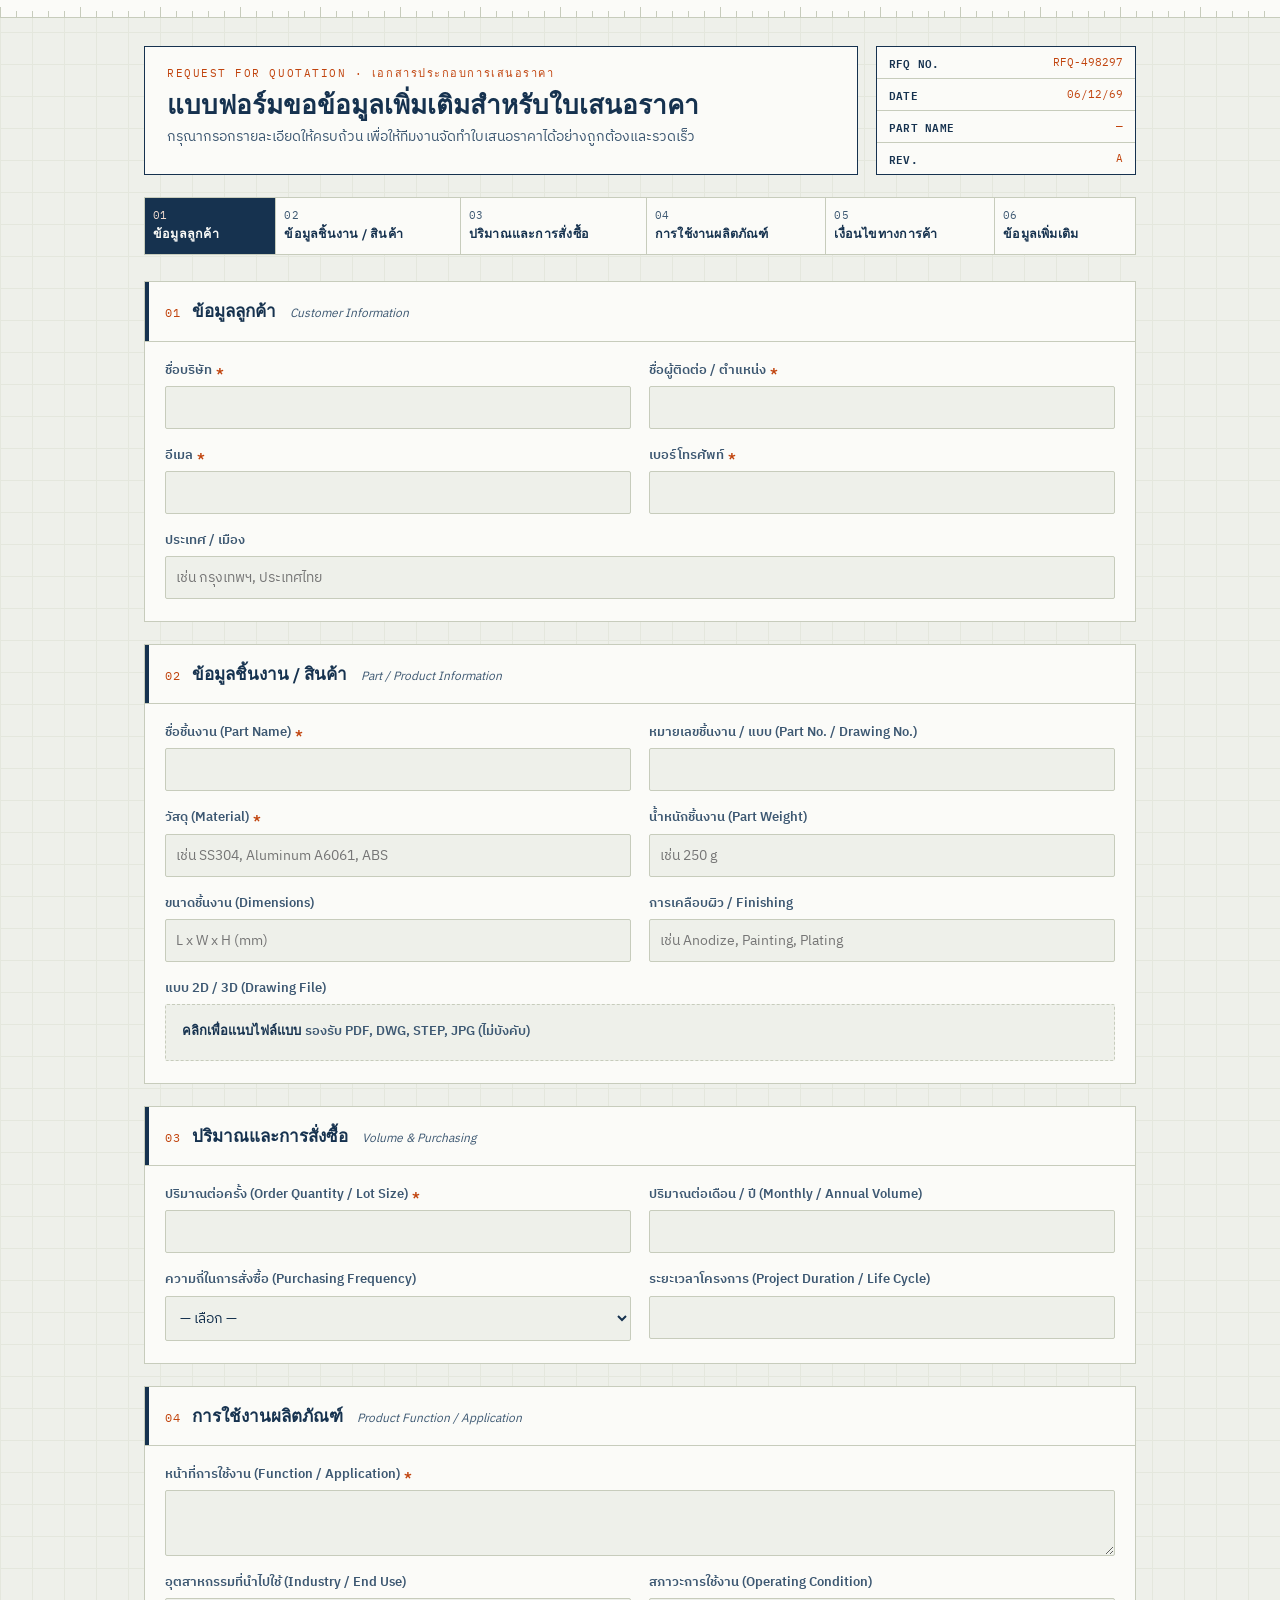
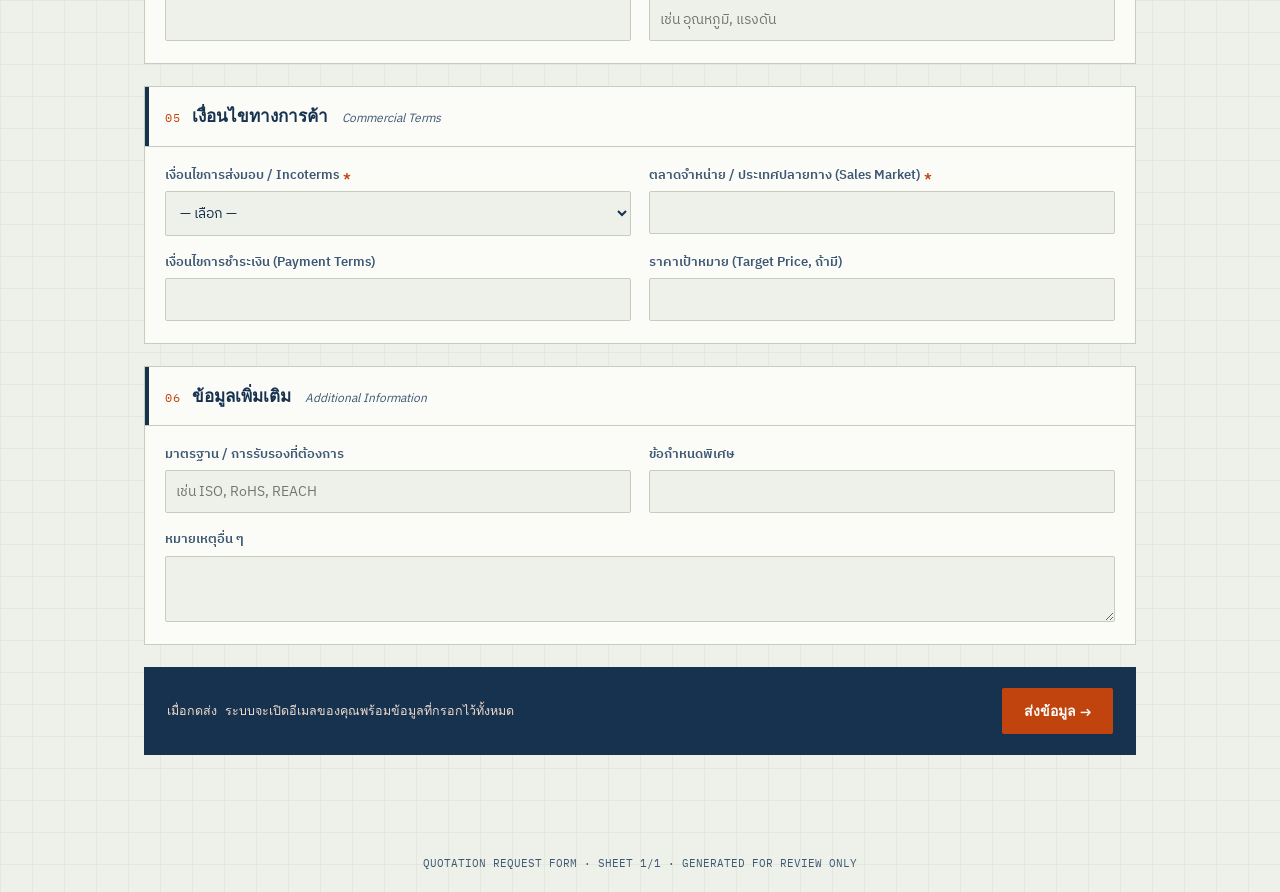
==== index.html @ b68d4074 "Rename rfq-form.html to index.html" ====
<!DOCTYPE html>
<html lang="th">
<head>
<meta charset="UTF-8">
<meta name="viewport" content="width=device-width, initial-scale=1.0">
<title>แบบฟอร์มขอข้อมูลเพิ่มเติมสำหรับใบเสนอราคา</title>
<link rel="preconnect" href="https://fonts.googleapis.com">
<link href="https://fonts.googleapis.com/css2?family=Space+Grotesk:wght@500;600;700&family=IBM+Plex+Sans+Thai:wght@400;500;600;700&family=IBM+Plex+Mono:wght@500;600&display=swap" rel="stylesheet">
<style>
  :root{
    --paper:#EEF0EA;
    --paper-2:#E4E7DD;
    --ink:#16324F;
    --ink-soft:#3D5872;
    --line:#C7CCBC;
    --accent:#C1440E;
    --accent-soft:#F1DCCF;
    --ok:#3F7859;
    --white:#FBFBF8;
    --radius:2px;
    --mono:'IBM Plex Mono',monospace;
    --disp:'Space Grotesk',sans-serif;
    --body:'IBM Plex Sans Thai','IBM Plex Sans',sans-serif;
  }
  *{box-sizing:border-box;}
  html{scroll-behavior:smooth;}
  body{
    margin:0;
    background:var(--paper);
    color:var(--ink);
    font-family:var(--body);
    font-size:15px;
    line-height:1.55;
    background-image:
      linear-gradient(var(--paper-2) 1px,transparent 1px),
      linear-gradient(90deg,var(--paper-2) 1px,transparent 1px);
    background-size:32px 32px;
  }
  @media (prefers-reduced-motion:no-preference){
    .reveal{opacity:0;transform:translateY(10px);transition:opacity .5s ease,transform .5s ease;}
    .reveal.in{opacity:1;transform:translateY(0);}
  }

  /* ---------- ruler ---------- */
  .ruler{
    height:18px;
    display:flex;
    align-items:flex-end;
    overflow:hidden;
    border-bottom:1px solid var(--line);
    background:var(--white);
  }
  .ruler span{
    flex:0 0 auto;width:16px;height:6px;border-left:1px solid var(--line);
  }
  .ruler span:nth-child(5n+1){height:10px;}

  /* ---------- header / title block ---------- */
  .sheet-head{
    max-width:1040px;margin:0 auto;padding:28px 24px 0;
    display:grid;grid-template-columns:1fr 260px;gap:18px;
  }
  @media (max-width:720px){ .sheet-head{grid-template-columns:1fr;} }
  .titlebox{
    border:1.5px solid var(--ink);background:var(--white);
    padding:18px 22px 20px;
  }
  .titlebox .eyebrow{
    font-family:var(--mono);font-size:11px;letter-spacing:.14em;color:var(--accent);
    text-transform:uppercase;margin:0 0 8px;
  }
  .titlebox h1{
    font-family:var(--disp);font-size:26px;line-height:1.2;margin:0 0 6px;font-weight:700;color:var(--ink);
  }
  .titlebox p{margin:0;color:var(--ink-soft);font-size:13.5px;}
  .stampbox{
    border:1.5px solid var(--ink);background:var(--white);
    font-family:var(--mono);font-size:11px;color:var(--ink-soft);
  }
  .stampbox .row{
    display:flex;justify-content:space-between;padding:7px 12px;border-bottom:1px solid var(--line);
  }
  .stampbox .row:last-child{border-bottom:none;}
  .stampbox .row b{color:var(--ink);font-weight:600;letter-spacing:.02em;}
  .stampbox .row span.val{color:var(--accent);max-width:150px;text-align:right;overflow:hidden;text-overflow:ellipsis;white-space:nowrap;}

  /* ---------- progress nav ---------- */
  .progress-wrap{
    max-width:1040px;margin:22px auto 0;padding:0 24px;
  }
  .progress{
    display:flex;border:1px solid var(--line);background:var(--white);
    overflow-x:auto;
  }
  .progress button{
    flex:1 0 auto;min-width:118px;background:none;border:none;border-right:1px solid var(--line);
    font-family:var(--mono);font-size:11px;color:var(--ink-soft);padding:10px 8px;cursor:pointer;
    text-align:left;letter-spacing:.02em;transition:background .2s,color .2s;
  }
  .progress button:last-child{border-right:none;}
  .progress button b{display:block;font-family:var(--disp);font-size:12.5px;color:var(--ink);font-weight:600;margin-top:2px;}
  .progress button.active{background:var(--ink);color:var(--accent-soft);}
  .progress button.active b{color:var(--white);}
  .progress button.done{color:var(--ok);}

  /* ---------- form body ---------- */
  main{max-width:1040px;margin:0 auto;padding:26px 24px 80px;}
  section.card{
    background:var(--white);border:1px solid var(--line);margin-bottom:22px;
    scroll-margin-top:90px;
  }
  section.card .card-head{
    display:flex;align-items:baseline;gap:12px;padding:16px 20px;border-bottom:1px solid var(--line);
    background:linear-gradient(90deg,var(--ink) 0 4px,transparent 4px);
  }
  .card-head .num{font-family:var(--mono);font-size:12px;color:var(--accent);letter-spacing:.05em;}
  .card-head h2{font-family:var(--disp);font-size:17px;margin:0;font-weight:600;color:var(--ink);}
  .card-head span.en{font-size:12px;color:var(--ink-soft);font-style:italic;margin-left:2px;}
  .card-body{padding:18px 20px 22px;display:grid;grid-template-columns:1fr 1fr;gap:16px 18px;}
  @media (max-width:640px){ .card-body{grid-template-columns:1fr;} }
  .field{display:flex;flex-direction:column;gap:6px;}
  .field.full{grid-column:1/-1;}
  .field label{font-size:13px;color:var(--ink-soft);font-weight:600;display:flex;gap:4px;}
  .field label .req{color:var(--accent);font-family:var(--mono);}
  .field input, .field select, .field textarea{
    font-family:var(--body);font-size:14px;color:var(--ink);
    border:1px solid var(--line);border-radius:var(--radius);background:var(--paper);
    padding:9px 10px;outline:none;transition:border-color .15s,background .15s;
  }
  .field textarea{resize:vertical;min-height:64px;}
  .field input:focus,.field select:focus,.field textarea:focus{
    border-color:var(--ink);background:var(--white);
  }
  .field .hint{font-size:11.5px;color:#8A8F80;font-family:var(--mono);}
  .field .err{font-size:12px;color:var(--accent);display:none;font-weight:600;}
  .field.invalid input,.field.invalid select,.field.invalid textarea{border-color:var(--accent);background:#FBF2ED;}
  .field.invalid .err{display:block;}

  .upload{
    border:1.5px dashed var(--line);background:var(--paper);padding:16px;text-align:center;
    font-size:12.5px;color:var(--ink-soft);border-radius:var(--radius);cursor:pointer;transition:border-color .15s;
  }
  .upload:hover{border-color:var(--ink);}
  .upload b{display:block;color:var(--ink);font-family:var(--disp);font-size:13px;margin-bottom:3px;}
  .upload input{display:none;}
  .upload .fname{margin-top:6px;font-family:var(--mono);color:var(--ok);}

  /* ---------- submit ---------- */
  .submit-bar{
    display:flex;justify-content:space-between;align-items:center;gap:16px;
    padding:20px 22px;background:var(--ink);border:1px solid var(--ink);flex-wrap:wrap;
  }
  .submit-bar p{margin:0;color:var(--accent-soft);font-size:12.5px;font-family:var(--mono);}
  .btn{
    font-family:var(--disp);font-weight:600;font-size:14px;border:none;cursor:pointer;
    padding:12px 22px;border-radius:var(--radius);transition:transform .12s,opacity .12s;
  }
  .btn:active{transform:scale(.97);}
  .btn-primary{background:var(--accent);color:var(--white);}
  .btn-primary:hover{opacity:.92;}

  /* ---------- success overlay ---------- */
  .overlay{
    position:fixed;inset:0;background:rgba(22,50,79,.72);display:none;
    align-items:center;justify-content:center;padding:20px;z-index:50;
  }
  .overlay.show{display:flex;}
  .stampcard{
    background:var(--white);border:2px solid var(--ink);max-width:460px;width:100%;
    padding:26px 26px 22px;position:relative;
  }
  .stampcard .stamp{
    position:absolute;top:-16px;right:22px;border:3px solid var(--ok);color:var(--ok);
    font-family:var(--disp);font-weight:700;font-size:13px;letter-spacing:.1em;
    padding:5px 10px;transform:rotate(-6deg);background:var(--white);
  }
  .stampcard h3{font-family:var(--disp);margin:6px 0 10px;font-size:19px;color:var(--ink);}
  .stampcard p{font-size:13.5px;color:var(--ink-soft);margin:0 0 16px;}
  .stampcard .actions{display:flex;gap:10px;flex-wrap:wrap;}
  .btn-ghost{background:none;border:1.5px solid var(--ink);color:var(--ink);}
  .btn-ghost:hover{background:var(--paper);}
  .close-x{position:absolute;top:10px;right:12px;background:none;border:none;font-size:18px;color:var(--ink-soft);cursor:pointer;}

  footer{text-align:center;padding:20px;font-family:var(--mono);font-size:11px;color:var(--ink-soft);}
</style>
</head>
<body>

<div class="ruler" id="ruler"></div>

<div class="sheet-head">
  <div class="titlebox reveal">
    <p class="eyebrow">Request for Quotation · เอกสารประกอบการเสนอราคา</p>
    <h1>แบบฟอร์มขอข้อมูลเพิ่มเติมสำหรับใบเสนอราคา</h1>
    <p>กรุณากรอกรายละเอียดให้ครบถ้วน เพื่อให้ทีมงานจัดทำใบเสนอราคาได้อย่างถูกต้องและรวดเร็ว</p>
  </div>
  <div class="stampbox reveal">
    <div class="row"><b>RFQ NO.</b><span class="val" id="rfqNo">—</span></div>
    <div class="row"><b>DATE</b><span class="val" id="rfqDate">—</span></div>
    <div class="row"><b>PART NAME</b><span class="val" id="rfqPart">—</span></div>
    <div class="row"><b>REV.</b><span class="val">A</span></div>
  </div>
</div>

<div class="progress-wrap">
  <nav class="progress" id="progressNav"></nav>
</div>

<form id="rfqForm">
<main>

  <section class="card reveal" id="sec-1" data-title="ข้อมูลลูกค้า" data-en="Customer Information">
    <div class="card-head"><span class="num">01</span><h2>ข้อมูลลูกค้า</h2><span class="en">Customer Information</span></div>
    <div class="card-body">
      <div class="field"><label>ชื่อบริษัท <span class="req">*</span></label>
        <input type="text" required data-field="company"><span class="err">กรุณากรอกชื่อบริษัท</span></div>
      <div class="field"><label>ชื่อผู้ติดต่อ / ตำแหน่ง <span class="req">*</span></label>
        <input type="text" required data-field="contact"><span class="err">กรุณากรอกชื่อผู้ติดต่อ</span></div>
      <div class="field"><label>อีเมล <span class="req">*</span></label>
        <input type="email" required data-field="email"><span class="err">กรุณากรอกอีเมลให้ถูกต้อง</span></div>
      <div class="field"><label>เบอร์โทรศัพท์ <span class="req">*</span></label>
        <input type="tel" required data-field="phone"><span class="err">กรุณากรอกเบอร์โทรศัพท์</span></div>
      <div class="field full"><label>ประเทศ / เมือง</label>
        <input type="text" data-field="location" placeholder="เช่น กรุงเทพฯ, ประเทศไทย"></div>
    </div>
  </section>

  <section class="card reveal" id="sec-2" data-title="ข้อมูลชิ้นงาน / สินค้า" data-en="Part / Product Information">
    <div class="card-head"><span class="num">02</span><h2>ข้อมูลชิ้นงาน / สินค้า</h2><span class="en">Part / Product Information</span></div>
    <div class="card-body">
      <div class="field"><label>ชื่อชิ้นงาน (Part Name) <span class="req">*</span></label>
        <input type="text" required data-field="partName"><span class="err">กรุณากรอกชื่อชิ้นงาน</span></div>
      <div class="field"><label>หมายเลขชิ้นงาน / แบบ (Part No. / Drawing No.)</label>
        <input type="text" data-field="partNo"></div>
      <div class="field"><label>วัสดุ (Material) <span class="req">*</span></label>
        <input type="text" required placeholder="เช่น SS304, Aluminum A6061, ABS" data-field="material">
        <span class="err">กรุณากรอกวัสดุ</span></div>
      <div class="field"><label>น้ำหนักชิ้นงาน (Part Weight)</label>
        <input type="text" placeholder="เช่น 250 g" data-field="weight"></div>
      <div class="field"><label>ขนาดชิ้นงาน (Dimensions)</label>
        <input type="text" placeholder="L x W x H (mm)" data-field="dimensions"></div>
      <div class="field"><label>การเคลือบผิว / Finishing</label>
        <input type="text" placeholder="เช่น Anodize, Painting, Plating" data-field="finishing"></div>
      <div class="field full">
        <label>แบบ 2D / 3D (Drawing File)</label>
        <label class="upload" id="uploadBox">
          <b>คลิกเพื่อแนบไฟล์แบบ</b>
          รองรับ PDF, DWG, STEP, JPG (ไม่บังคับ)
          <input type="file" id="fileInput">
          <div class="fname" id="fname"></div>
        </label>
      </div>
    </div>
  </section>

  <section class="card reveal" id="sec-3" data-title="ปริมาณและการสั่งซื้อ" data-en="Volume & Purchasing">
    <div class="card-head"><span class="num">03</span><h2>ปริมาณและการสั่งซื้อ</h2><span class="en">Volume & Purchasing</span></div>
    <div class="card-body">
      <div class="field"><label>ปริมาณต่อครั้ง (Order Quantity / Lot Size) <span class="req">*</span></label>
        <input type="text" required data-field="lotSize"><span class="err">กรุณากรอกปริมาณต่อครั้ง</span></div>
      <div class="field"><label>ปริมาณต่อเดือน / ปี (Monthly / Annual Volume)</label>
        <input type="text" data-field="volume"></div>
      <div class="field"><label>ความถี่ในการสั่งซื้อ (Purchasing Frequency)</label>
        <select data-field="frequency">
          <option value="">— เลือก —</option>
          <option>รายสัปดาห์</option><option>รายเดือน</option><option>รายไตรมาส</option>
          <option>ไม่สม่ำเสมอ / ตามโครงการ</option><option>ครั้งเดียว</option>
        </select></div>
      <div class="field"><label>ระยะเวลาโครงการ (Project Duration / Life Cycle)</label>
        <input type="text" data-field="duration"></div>
    </div>
  </section>

  <section class="card reveal" id="sec-4" data-title="การใช้งานผลิตภัณฑ์" data-en="Product Function / Application">
    <div class="card-head"><span class="num">04</span><h2>การใช้งานผลิตภัณฑ์</h2><span class="en">Product Function / Application</span></div>
    <div class="card-body">
      <div class="field full"><label>หน้าที่การใช้งาน (Function / Application) <span class="req">*</span></label>
        <textarea required data-field="function"></textarea><span class="err">กรุณาระบุหน้าที่การใช้งาน</span></div>
      <div class="field"><label>อุตสาหกรรมที่นำไปใช้ (Industry / End Use)</label>
        <input type="text" data-field="industry"></div>
      <div class="field"><label>สภาวะการใช้งาน (Operating Condition)</label>
        <input type="text" placeholder="เช่น อุณหภูมิ, แรงดัน" data-field="condition"></div>
    </div>
  </section>

  <section class="card reveal" id="sec-5" data-title="เงื่อนไขทางการค้า" data-en="Commercial Terms">
    <div class="card-head"><span class="num">05</span><h2>เงื่อนไขทางการค้า</h2><span class="en">Commercial Terms</span></div>
    <div class="card-body">
      <div class="field"><label>เงื่อนไขการส่งมอบ / Incoterms <span class="req">*</span></label>
        <select required data-field="incoterms">
          <option value="">— เลือก —</option>
          <option>EXW</option><option>FOB</option><option>CIF</option><option>DDP</option><option>อื่นๆ</option>
        </select><span class="err">กรุณาเลือกเงื่อนไขการส่งมอบ</span></div>
      <div class="field"><label>ตลาดจำหน่าย / ประเทศปลายทาง (Sales Market) <span class="req">*</span></label>
        <input type="text" required data-field="market"><span class="err">กรุณากรอกตลาดจำหน่าย</span></div>
      <div class="field"><label>เงื่อนไขการชำระเงิน (Payment Terms)</label>
        <input type="text" data-field="payment"></div>
      <div class="field"><label>ราคาเป้าหมาย (Target Price, ถ้ามี)</label>
        <input type="text" data-field="targetPrice"></div>
    </div>
  </section>

  <section class="card reveal" id="sec-6" data-title="ข้อมูลเพิ่มเติม" data-en="Additional Information">
    <div class="card-head"><span class="num">06</span><h2>ข้อมูลเพิ่มเติม</h2><span class="en">Additional Information</span></div>
    <div class="card-body">
      <div class="field"><label>มาตรฐาน / การรับรองที่ต้องการ</label>
        <input type="text" placeholder="เช่น ISO, RoHS, REACH" data-field="certification"></div>
      <div class="field"><label>ข้อกำหนดพิเศษ</label>
        <input type="text" data-field="special"></div>
      <div class="field full"><label>หมายเหตุอื่น ๆ</label>
        <textarea data-field="remarks"></textarea></div>
    </div>
  </section>

  <div class="submit-bar reveal">
    <p>เมื่อกดส่ง ระบบจะเปิดอีเมลของคุณพร้อมข้อมูลที่กรอกไว้ทั้งหมด</p>
    <button type="submit" class="btn btn-primary">ส่งข้อมูล →</button>
  </div>

</main>
</form>

<footer>QUOTATION REQUEST FORM · SHEET 1/1 · GENERATED FOR REVIEW ONLY</footer>

<div class="overlay" id="overlay">
  <div class="stampcard">
    <button class="close-x" id="closeOverlay">✕</button>
    <div class="stamp">APPROVED</div>
    <h3>ข้อมูลครบถ้วนแล้ว</h3>
    <p>กดปุ่มด้านล่างเพื่อเปิดอีเมลพร้อมข้อมูลที่กรอกไว้ หรือคัดลอกข้อมูลไปวางในที่อื่น</p>
    <div class="actions">
      <button type="button" class="btn btn-primary" id="mailtoBtn">เปิดอีเมล</button>
      <button type="button" class="btn btn-ghost" id="copyBtn">คัดลอกข้อมูล</button>
    </div>
  </div>
</div>

<script>
  // ruler ticks
  const ruler=document.getElementById('ruler');
  for(let i=0;i<160;i++){const s=document.createElement('span');ruler.appendChild(s);}

  // title block live values
  document.getElementById('rfqDate').textContent=new Date().toLocaleDateString('th-TH',{year:'2-digit',month:'2-digit',day:'2-digit'});
  document.getElementById('rfqNo').textContent='RFQ-'+Date.now().toString().slice(-6);
  const partNameInput=document.querySelector('[data-field="partName"]');
  partNameInput.addEventListener('input',e=>{
    document.getElementById('rfqPart').textContent=e.target.value.trim()||'—';
  });

  // reveal on scroll
  const revealEls=document.querySelectorAll('.reveal');
  const io=new IntersectionObserver(entries=>{
    entries.forEach(en=>{ if(en.isIntersecting){en.target.classList.add('in'); io.unobserve(en.target);} });
  },{threshold:.12});
  revealEls.forEach(el=>io.observe(el));

  // progress nav build
  const sections=[...document.querySelectorAll('section.card')];
  const nav=document.getElementById('progressNav');
  sections.forEach((sec,i)=>{
    const btn=document.createElement('button');
    btn.type='button';
    btn.dataset.target=sec.id;
    btn.innerHTML=(i+1).toString().padStart(2,'0')+'<b>'+sec.dataset.title+'</b>';
    btn.addEventListener('click',()=>sec.scrollIntoView({behavior:'smooth',block:'start'}));
    nav.appendChild(btn);
  });
  const navBtns=[...nav.children];
  const navObserver=new IntersectionObserver(entries=>{
    entries.forEach(en=>{
      const idx=sections.indexOf(en.target);
      if(en.isIntersecting){
        navBtns.forEach(b=>b.classList.remove('active'));
        navBtns[idx].classList.add('active');
      }
    });
  },{threshold:.4,rootMargin:'-80px 0px -40% 0px'});
  sections.forEach(s=>navObserver.observe(s));

  // upload
  const fileInput=document.getElementById('fileInput');
  const fname=document.getElementById('fname');
  fileInput.addEventListener('change',()=>{
    fname.textContent=fileInput.files.length? '✓ '+fileInput.files[0].name : '';
  });

  // field labels map (thai) for email body
  const fieldLabels={
    company:'ชื่อบริษัท', contact:'ชื่อผู้ติดต่อ / ตำแหน่ง', email:'อีเมล', phone:'เบอร์โทรศัพท์', location:'ประเทศ / เมือง',
    partName:'ชื่อชิ้นงาน (Part Name)', partNo:'หมายเลขชิ้นงาน / แบบ', material:'วัสดุ (Material)', weight:'น้ำหนักชิ้นงาน',
    dimensions:'ขนาดชิ้นงาน', finishing:'การเคลือบผิว / Finishing',
    lotSize:'ปริมาณต่อครั้ง', volume:'ปริมาณต่อเดือน/ปี', frequency:'ความถี่ในการสั่งซื้อ', duration:'ระยะเวลาโครงการ',
    function:'หน้าที่การใช้งาน', industry:'อุตสาหกรรมที่นำไปใช้', condition:'สภาวะการใช้งาน',
    incoterms:'เงื่อนไขการส่งมอบ / Incoterms', market:'ตลาดจำหน่าย', payment:'เงื่อนไขการชำระเงิน', targetPrice:'ราคาเป้าหมาย',
    certification:'มาตรฐาน/การรับรอง', special:'ข้อกำหนดพิเศษ', remarks:'หมายเหตุ'
  };

  const form=document.getElementById('rfqForm');
  const overlay=document.getElementById('overlay');
  let compiledText='';

  form.addEventListener('submit', e=>{
    e.preventDefault();
    let firstInvalid=null;
    document.querySelectorAll('.field').forEach(f=>f.classList.remove('invalid'));

    const data={};
    document.querySelectorAll('[data-field]').forEach(inp=>{
      const fieldWrap=inp.closest('.field');
      if(inp.hasAttribute('required') && !inp.value.trim()){
        fieldWrap.classList.add('invalid');
        if(!firstInvalid) firstInvalid=inp;
      }
      data[inp.dataset.field]=inp.value.trim();
    });

    if(firstInvalid){
      firstInvalid.closest('section').scrollIntoView({behavior:'smooth',block:'center'});
      firstInvalid.focus();
      return;
    }

    let lines=['แบบสอบถามข้อมูลเพิ่มเติมสำหรับใบเสนอราคา','RFQ No: '+document.getElementById('rfqNo').textContent,''];
    Object.keys(fieldLabels).forEach(k=>{
      if(data[k]) lines.push(fieldLabels[k]+': '+data[k]);
    });
    if(fileInput.files.length) lines.push('ไฟล์แบบที่แนบ: '+fileInput.files[0].name+' (โปรดแนบไฟล์จริงในอีเมล)');
    compiledText=lines.join('\n');

    overlay.classList.add('show');
  });

  document.getElementById('closeOverlay').addEventListener('click',()=>overlay.classList.remove('show'));

  document.getElementById('mailtoBtn').addEventListener('click',()=>{
    const subject=encodeURIComponent('ข้อมูลเพิ่มเติมสำหรับใบเสนอราคา - '+(document.querySelector('[data-field="company"]').value||''));
    const body=encodeURIComponent(compiledText);
    window.location.href=`mailto:?subject=${subject}&body=${body}`;
  });

  document.getElementById('copyBtn').addEventListener('click',()=>{
    navigator.clipboard.writeText(compiledText).then(()=>{
      const b=document.getElementById('copyBtn');
      const old=b.textContent; b.textContent='คัดลอกแล้ว ✓';
      setTimeout(()=>b.textContent=old,1600);
    });
  });
</script>
</body>
</html>
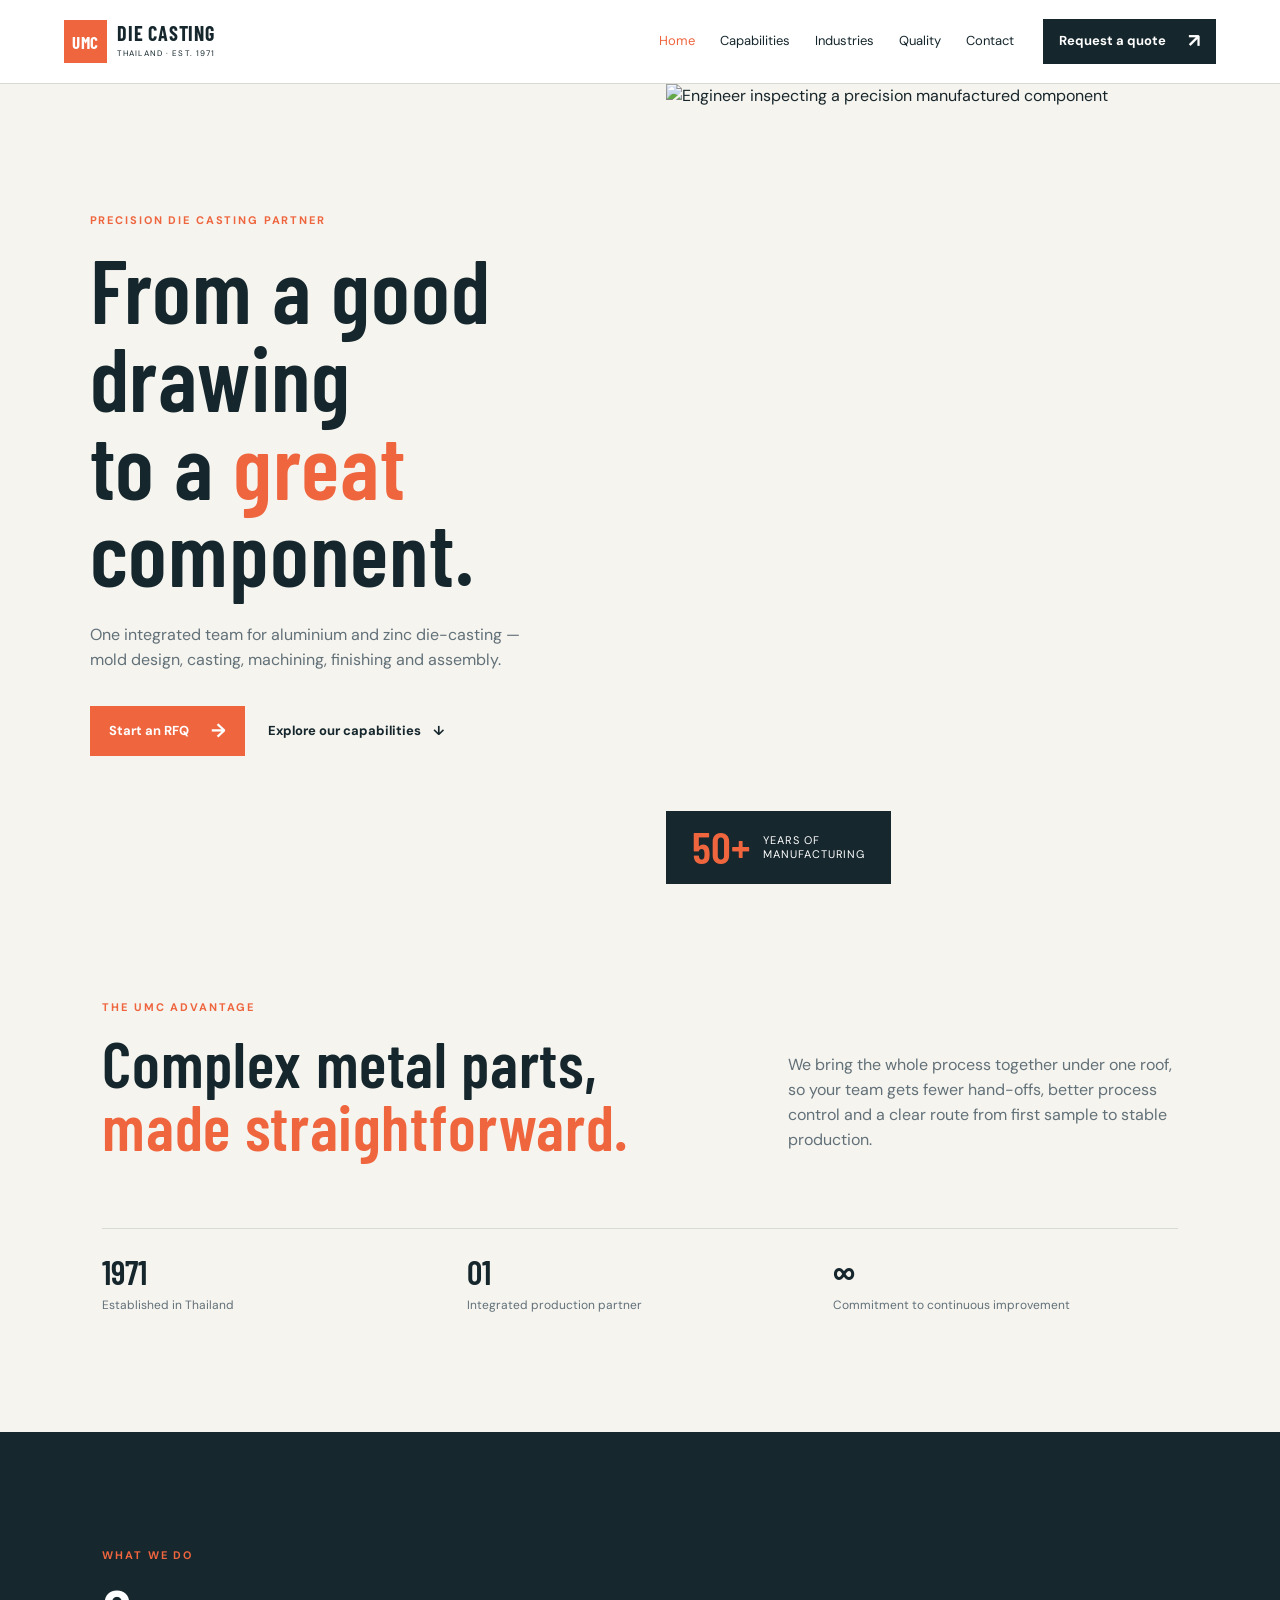
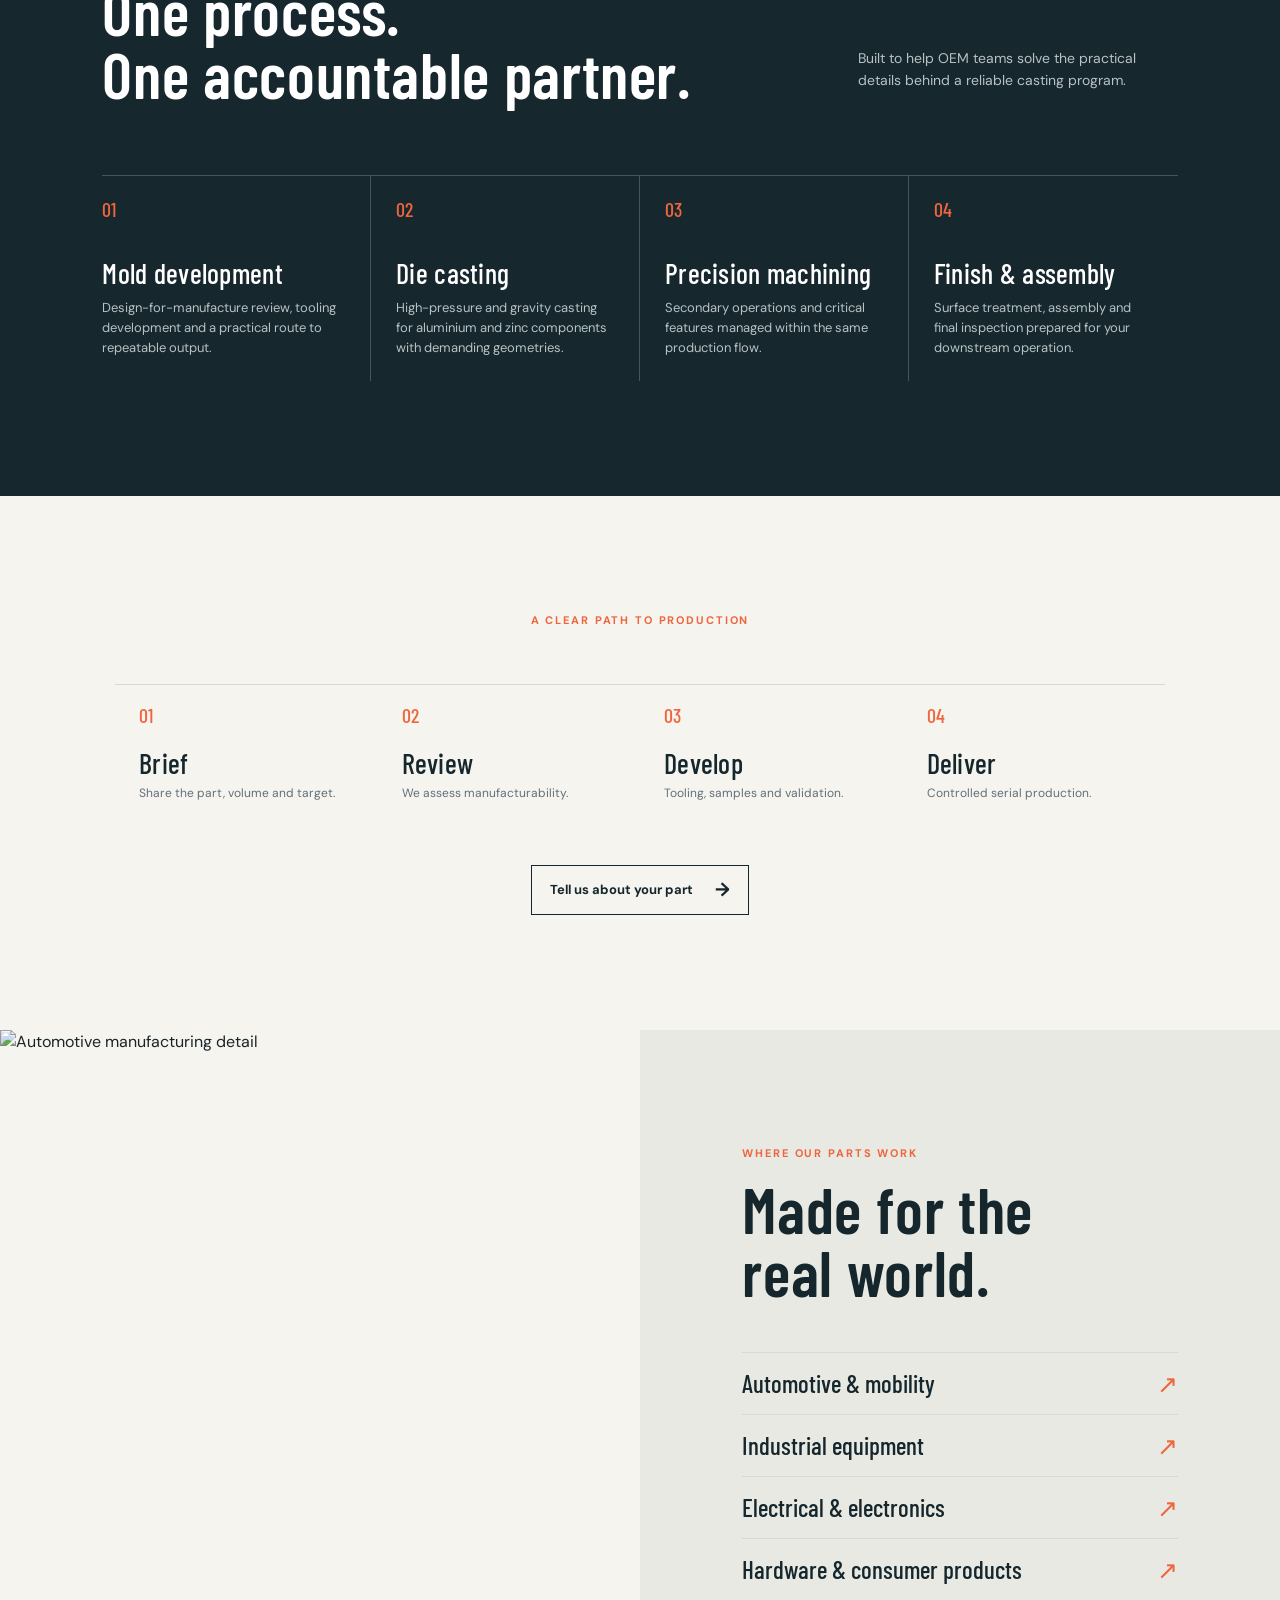
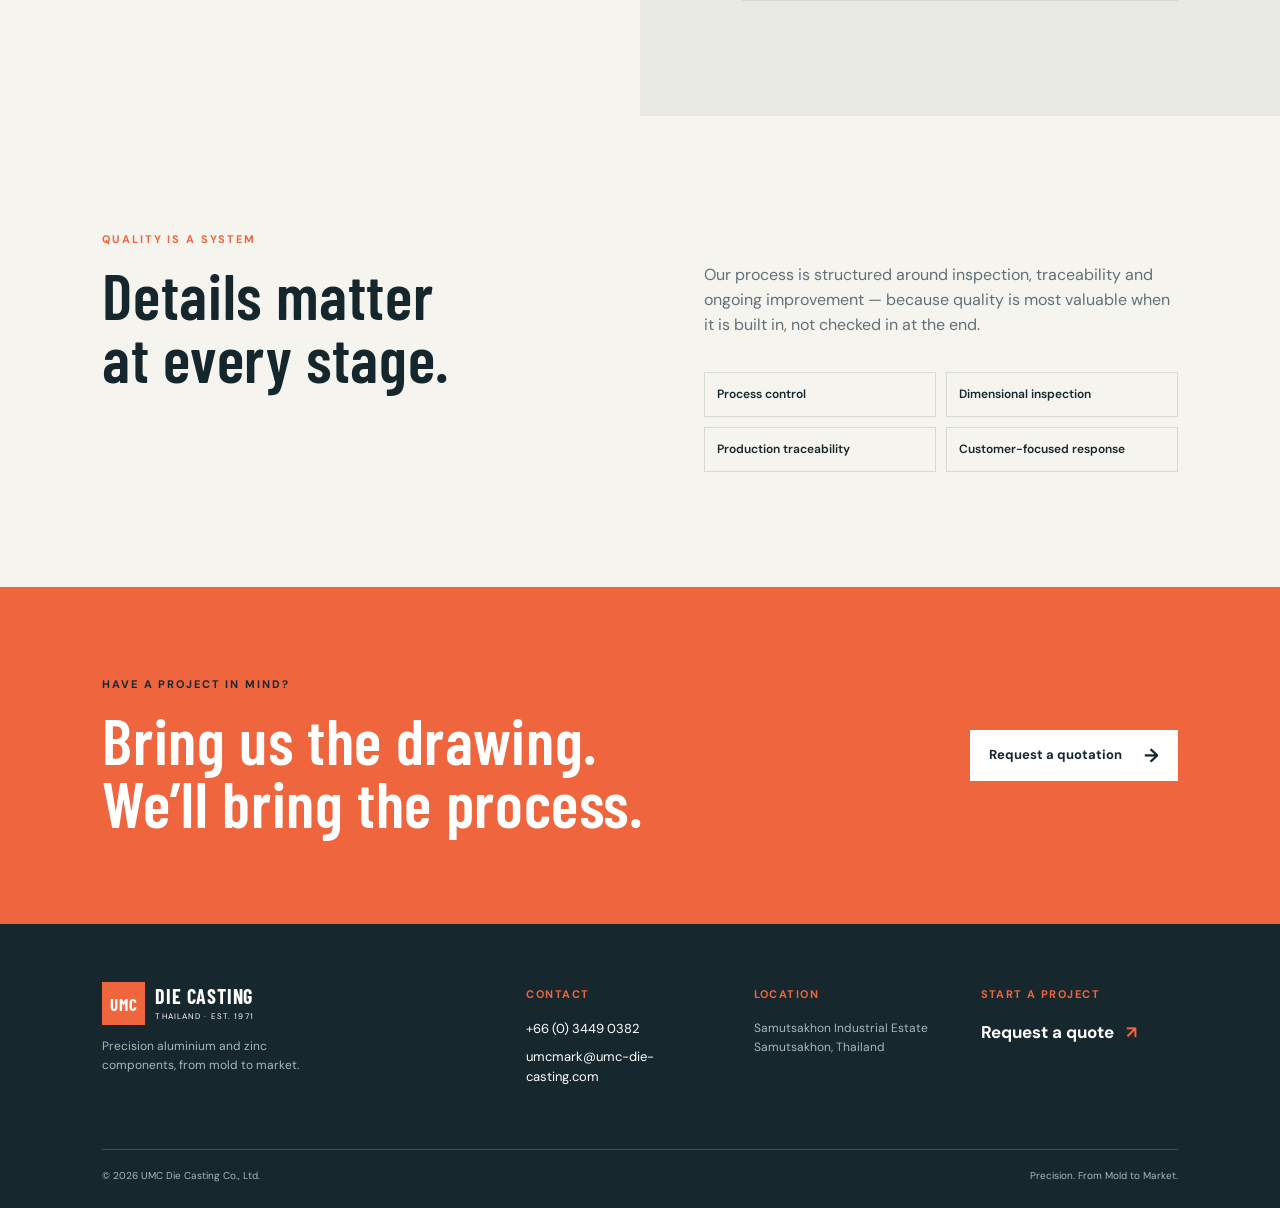
==== commit 877189df: "Replace home page with company website" ====
--- a/index.html
+++ b/index.html
@@ -1,451 +1,62 @@
-<!DOCTYPE html>
-<html lang="th">
+<!doctype html>
+<html lang="en">
 <head>
-<meta charset="UTF-8">
-<meta name="viewport" content="width=device-width, initial-scale=1.0">
-<title>แบบฟอร์มขอข้อมูลเพิ่มเติมสำหรับใบเสนอราคา</title>
-<link rel="preconnect" href="https://fonts.googleapis.com">
-<link href="https://fonts.googleapis.com/css2?family=Space+Grotesk:wght@500;600;700&family=IBM+Plex+Sans+Thai:wght@400;500;600;700&family=IBM+Plex+Mono:wght@500;600&display=swap" rel="stylesheet">
-<style>
-  :root{
-    --paper:#EEF0EA;
-    --paper-2:#E4E7DD;
-    --ink:#16324F;
-    --ink-soft:#3D5872;
-    --line:#C7CCBC;
-    --accent:#C1440E;
-    --accent-soft:#F1DCCF;
-    --ok:#3F7859;
-    --white:#FBFBF8;
-    --radius:2px;
-    --mono:'IBM Plex Mono',monospace;
-    --disp:'Space Grotesk',sans-serif;
-    --body:'IBM Plex Sans Thai','IBM Plex Sans',sans-serif;
-  }
-  *{box-sizing:border-box;}
-  html{scroll-behavior:smooth;}
-  body{
-    margin:0;
-    background:var(--paper);
-    color:var(--ink);
-    font-family:var(--body);
-    font-size:15px;
-    line-height:1.55;
-    background-image:
-      linear-gradient(var(--paper-2) 1px,transparent 1px),
-      linear-gradient(90deg,var(--paper-2) 1px,transparent 1px);
-    background-size:32px 32px;
-  }
-  @media (prefers-reduced-motion:no-preference){
-    .reveal{opacity:0;transform:translateY(10px);transition:opacity .5s ease,transform .5s ease;}
-    .reveal.in{opacity:1;transform:translateY(0);}
-  }
-
-  /* ---------- ruler ---------- */
-  .ruler{
-    height:18px;
-    display:flex;
-    align-items:flex-end;
-    overflow:hidden;
-    border-bottom:1px solid var(--line);
-    background:var(--white);
-  }
-  .ruler span{
-    flex:0 0 auto;width:16px;height:6px;border-left:1px solid var(--line);
-  }
-  .ruler span:nth-child(5n+1){height:10px;}
-
-  /* ---------- header / title block ---------- */
-  .sheet-head{
-    max-width:1040px;margin:0 auto;padding:28px 24px 0;
-    display:grid;grid-template-columns:1fr 260px;gap:18px;
-  }
-  @media (max-width:720px){ .sheet-head{grid-template-columns:1fr;} }
-  .titlebox{
-    border:1.5px solid var(--ink);background:var(--white);
-    padding:18px 22px 20px;
-  }
-  .titlebox .eyebrow{
-    font-family:var(--mono);font-size:11px;letter-spacing:.14em;color:var(--accent);
-    text-transform:uppercase;margin:0 0 8px;
-  }
-  .titlebox h1{
-    font-family:var(--disp);font-size:26px;line-height:1.2;margin:0 0 6px;font-weight:700;color:var(--ink);
-  }
-  .titlebox p{margin:0;color:var(--ink-soft);font-size:13.5px;}
-  .stampbox{
-    border:1.5px solid var(--ink);background:var(--white);
-    font-family:var(--mono);font-size:11px;color:var(--ink-soft);
-  }
-  .stampbox .row{
-    display:flex;justify-content:space-between;padding:7px 12px;border-bottom:1px solid var(--line);
-  }
-  .stampbox .row:last-child{border-bottom:none;}
-  .stampbox .row b{color:var(--ink);font-weight:600;letter-spacing:.02em;}
-  .stampbox .row span.val{color:var(--accent);max-width:150px;text-align:right;overflow:hidden;text-overflow:ellipsis;white-space:nowrap;}
-
-  /* ---------- progress nav ---------- */
-  .progress-wrap{
-    max-width:1040px;margin:22px auto 0;padding:0 24px;
-  }
-  .progress{
-    display:flex;border:1px solid var(--line);background:var(--white);
-    overflow-x:auto;
-  }
-  .progress button{
-    flex:1 0 auto;min-width:118px;background:none;border:none;border-right:1px solid var(--line);
-    font-family:var(--mono);font-size:11px;color:var(--ink-soft);padding:10px 8px;cursor:pointer;
-    text-align:left;letter-spacing:.02em;transition:background .2s,color .2s;
-  }
-  .progress button:last-child{border-right:none;}
-  .progress button b{display:block;font-family:var(--disp);font-size:12.5px;color:var(--ink);font-weight:600;margin-top:2px;}
-  .progress button.active{background:var(--ink);color:var(--accent-soft);}
-  .progress button.active b{color:var(--white);}
-  .progress button.done{color:var(--ok);}
-
-  /* ---------- form body ---------- */
-  main{max-width:1040px;margin:0 auto;padding:26px 24px 80px;}
-  section.card{
-    background:var(--white);border:1px solid var(--line);margin-bottom:22px;
-    scroll-margin-top:90px;
-  }
-  section.card .card-head{
-    display:flex;align-items:baseline;gap:12px;padding:16px 20px;border-bottom:1px solid var(--line);
-    background:linear-gradient(90deg,var(--ink) 0 4px,transparent 4px);
-  }
-  .card-head .num{font-family:var(--mono);font-size:12px;color:var(--accent);letter-spacing:.05em;}
-  .card-head h2{font-family:var(--disp);font-size:17px;margin:0;font-weight:600;color:var(--ink);}
-  .card-head span.en{font-size:12px;color:var(--ink-soft);font-style:italic;margin-left:2px;}
-  .card-body{padding:18px 20px 22px;display:grid;grid-template-columns:1fr 1fr;gap:16px 18px;}
-  @media (max-width:640px){ .card-body{grid-template-columns:1fr;} }
-  .field{display:flex;flex-direction:column;gap:6px;}
-  .field.full{grid-column:1/-1;}
-  .field label{font-size:13px;color:var(--ink-soft);font-weight:600;display:flex;gap:4px;}
-  .field label .req{color:var(--accent);font-family:var(--mono);}
-  .field input, .field select, .field textarea{
-    font-family:var(--body);font-size:14px;color:var(--ink);
-    border:1px solid var(--line);border-radius:var(--radius);background:var(--paper);
-    padding:9px 10px;outline:none;transition:border-color .15s,background .15s;
-  }
-  .field textarea{resize:vertical;min-height:64px;}
-  .field input:focus,.field select:focus,.field textarea:focus{
-    border-color:var(--ink);background:var(--white);
-  }
-  .field .hint{font-size:11.5px;color:#8A8F80;font-family:var(--mono);}
-  .field .err{font-size:12px;color:var(--accent);display:none;font-weight:600;}
-  .field.invalid input,.field.invalid select,.field.invalid textarea{border-color:var(--accent);background:#FBF2ED;}
-  .field.invalid .err{display:block;}
-
-  .upload{
-    border:1.5px dashed var(--line);background:var(--paper);padding:16px;text-align:center;
-    font-size:12.5px;color:var(--ink-soft);border-radius:var(--radius);cursor:pointer;transition:border-color .15s;
-  }
-  .upload:hover{border-color:var(--ink);}
-  .upload b{display:block;color:var(--ink);font-family:var(--disp);font-size:13px;margin-bottom:3px;}
-  .upload input{display:none;}
-  .upload .fname{margin-top:6px;font-family:var(--mono);color:var(--ok);}
-
-  /* ---------- submit ---------- */
-  .submit-bar{
-    display:flex;justify-content:space-between;align-items:center;gap:16px;
-    padding:20px 22px;background:var(--ink);border:1px solid var(--ink);flex-wrap:wrap;
-  }
-  .submit-bar p{margin:0;color:var(--accent-soft);font-size:12.5px;font-family:var(--mono);}
-  .btn{
-    font-family:var(--disp);font-weight:600;font-size:14px;border:none;cursor:pointer;
-    padding:12px 22px;border-radius:var(--radius);transition:transform .12s,opacity .12s;
-  }
-  .btn:active{transform:scale(.97);}
-  .btn-primary{background:var(--accent);color:var(--white);}
-  .btn-primary:hover{opacity:.92;}
-
-  /* ---------- success overlay ---------- */
-  .overlay{
-    position:fixed;inset:0;background:rgba(22,50,79,.72);display:none;
-    align-items:center;justify-content:center;padding:20px;z-index:50;
-  }
-  .overlay.show{display:flex;}
-  .stampcard{
-    background:var(--white);border:2px solid var(--ink);max-width:460px;width:100%;
-    padding:26px 26px 22px;position:relative;
-  }
-  .stampcard .stamp{
-    position:absolute;top:-16px;right:22px;border:3px solid var(--ok);color:var(--ok);
-    font-family:var(--disp);font-weight:700;font-size:13px;letter-spacing:.1em;
-    padding:5px 10px;transform:rotate(-6deg);background:var(--white);
-  }
-  .stampcard h3{font-family:var(--disp);margin:6px 0 10px;font-size:19px;color:var(--ink);}
-  .stampcard p{font-size:13.5px;color:var(--ink-soft);margin:0 0 16px;}
-  .stampcard .actions{display:flex;gap:10px;flex-wrap:wrap;}
-  .btn-ghost{background:none;border:1.5px solid var(--ink);color:var(--ink);}
-  .btn-ghost:hover{background:var(--paper);}
-  .close-x{position:absolute;top:10px;right:12px;background:none;border:none;font-size:18px;color:var(--ink-soft);cursor:pointer;}
-
-  footer{text-align:center;padding:20px;font-family:var(--mono);font-size:11px;color:var(--ink-soft);}
-</style>
+  <meta charset="utf-8">
+  <meta name="viewport" content="width=device-width, initial-scale=1">
+  <meta name="description" content="UMC Die Casting — precision aluminium and zinc components from design to delivery.">
+  <title>UMC Die Casting | Precision. From Mold to Market.</title>
+  <link rel="preconnect" href="https://fonts.googleapis.com">
+  <link rel="preconnect" href="https://fonts.gstatic.com" crossorigin>
+  <link href="https://fonts.googleapis.com/css2?family=Barlow+Condensed:wght@500;600;700&family=DM+Sans:wght@400;500;600;700&display=swap" rel="stylesheet">
+  <link rel="stylesheet" href="styles.css">
 </head>
 <body>
+  <header class="site-header">
+    <a class="brand" href="index.html" aria-label="UMC Die Casting home"><span class="brand-mark">UMC</span><span><strong>DIE CASTING</strong><small>THAILAND · EST. 1971</small></span></a>
+    <button class="menu-toggle" aria-expanded="false" aria-controls="main-nav">Menu</button>
+    <nav id="main-nav" class="main-nav">
+      <a class="active" href="#home">Home</a><a href="#capabilities">Capabilities</a><a href="#industries">Industries</a><a href="#quality">Quality</a><a href="#contact">Contact</a>
+      <a class="nav-cta" href="rfq.html">Request a quote <span>↗</span></a>
+    </nav>
+  </header>
 
-<div class="ruler" id="ruler"></div>
+  <main>
+    <section id="home" class="hero">
+      <div class="hero-copy reveal">
+        <p class="eyebrow">Precision die casting partner</p>
+        <h1>From a good drawing<br>to a <em>great</em> component.</h1>
+        <p class="hero-text">One integrated team for aluminium and zinc die-casting — mold design, casting, machining, finishing and assembly.</p>
+        <div class="hero-actions"><a class="button button-primary" href="rfq.html">Start an RFQ <span>→</span></a><a class="text-link" href="#capabilities">Explore our capabilities <span>↓</span></a></div>
+      </div>
+      <div class="hero-image reveal"><img src="https://images.unsplash.com/photo-1581092160562-40aa08e78837?auto=format&fit=crop&w=1400&q=85" alt="Engineer inspecting a precision manufactured component"><div class="hero-tag"><b>50+</b><span>years of<br>manufacturing</span></div></div>
+    </section>
 
-<div class="sheet-head">
-  <div class="titlebox reveal">
-    <p class="eyebrow">Request for Quotation · เอกสารประกอบการเสนอราคา</p>
-    <h1>แบบฟอร์มขอข้อมูลเพิ่มเติมสำหรับใบเสนอราคา</h1>
-    <p>กรุณากรอกรายละเอียดให้ครบถ้วน เพื่อให้ทีมงานจัดทำใบเสนอราคาได้อย่างถูกต้องและรวดเร็ว</p>
-  </div>
-  <div class="stampbox reveal">
-    <div class="row"><b>RFQ NO.</b><span class="val" id="rfqNo">—</span></div>
-    <div class="row"><b>DATE</b><span class="val" id="rfqDate">—</span></div>
-    <div class="row"><b>PART NAME</b><span class="val" id="rfqPart">—</span></div>
-    <div class="row"><b>REV.</b><span class="val">A</span></div>
-  </div>
-</div>
+    <section class="statement section-pad">
+      <p class="eyebrow">The UMC advantage</p>
+      <div class="statement-grid"><h2>Complex metal parts,<br><em>made straightforward.</em></h2><p>We bring the whole process together under one roof, so your team gets fewer hand-offs, better process control and a clear route from first sample to stable production.</p></div>
+      <div class="stat-row"><div><b>1971</b><span>Established in Thailand</span></div><div><b>01</b><span>Integrated production partner</span></div><div><b>∞</b><span>Commitment to continuous improvement</span></div></div>
+    </section>
 
-<div class="progress-wrap">
-  <nav class="progress" id="progressNav"></nav>
-</div>
+    <section id="capabilities" class="capabilities section-pad dark-section">
+      <div class="section-head"><div><p class="eyebrow">What we do</p><h2>One process.<br>One accountable partner.</h2></div><p>Built to help OEM teams solve the practical details behind a reliable casting program.</p></div>
+      <div class="cap-grid">
+        <article><span>01</span><h3>Mold development</h3><p>Design-for-manufacture review, tooling development and a practical route to repeatable output.</p></article>
+        <article><span>02</span><h3>Die casting</h3><p>High-pressure and gravity casting for aluminium and zinc components with demanding geometries.</p></article>
+        <article><span>03</span><h3>Precision machining</h3><p>Secondary operations and critical features managed within the same production flow.</p></article>
+        <article><span>04</span><h3>Finish &amp; assembly</h3><p>Surface treatment, assembly and final inspection prepared for your downstream operation.</p></article>
+      </div>
+    </section>
 
-<form id="rfqForm">
-<main>
+    <section class="process section-pad"><p class="eyebrow">A clear path to production</p><div class="process-line"><div><i>01</i><h3>Brief</h3><p>Share the part, volume and target.</p></div><div><i>02</i><h3>Review</h3><p>We assess manufacturability.</p></div><div><i>03</i><h3>Develop</h3><p>Tooling, samples and validation.</p></div><div><i>04</i><h3>Deliver</h3><p>Controlled serial production.</p></div></div><a class="button button-outline" href="rfq.html">Tell us about your part <span>→</span></a></section>
 
-  <section class="card reveal" id="sec-1" data-title="ข้อมูลลูกค้า" data-en="Customer Information">
-    <div class="card-head"><span class="num">01</span><h2>ข้อมูลลูกค้า</h2><span class="en">Customer Information</span></div>
-    <div class="card-body">
-      <div class="field"><label>ชื่อบริษัท <span class="req">*</span></label>
-        <input type="text" required data-field="company"><span class="err">กรุณากรอกชื่อบริษัท</span></div>
-      <div class="field"><label>ชื่อผู้ติดต่อ / ตำแหน่ง <span class="req">*</span></label>
-        <input type="text" required data-field="contact"><span class="err">กรุณากรอกชื่อผู้ติดต่อ</span></div>
-      <div class="field"><label>อีเมล <span class="req">*</span></label>
-        <input type="email" required data-field="email"><span class="err">กรุณากรอกอีเมลให้ถูกต้อง</span></div>
-      <div class="field"><label>เบอร์โทรศัพท์ <span class="req">*</span></label>
-        <input type="tel" required data-field="phone"><span class="err">กรุณากรอกเบอร์โทรศัพท์</span></div>
-      <div class="field full"><label>ประเทศ / เมือง</label>
-        <input type="text" data-field="location" placeholder="เช่น กรุงเทพฯ, ประเทศไทย"></div>
-    </div>
-  </section>
+    <section id="industries" class="industries"><div class="industry-image"><img src="https://images.unsplash.com/photo-1492144534655-ae79c964c9d7?auto=format&fit=crop&w=1200&q=85" alt="Automotive manufacturing detail"></div><div class="industry-copy section-pad"><p class="eyebrow">Where our parts work</p><h2>Made for the<br>real world.</h2><ul><li>Automotive &amp; mobility <span>↗</span></li><li>Industrial equipment <span>↗</span></li><li>Electrical &amp; electronics <span>↗</span></li><li>Hardware &amp; consumer products <span>↗</span></li></ul></div></section>
 
-  <section class="card reveal" id="sec-2" data-title="ข้อมูลชิ้นงาน / สินค้า" data-en="Part / Product Information">
-    <div class="card-head"><span class="num">02</span><h2>ข้อมูลชิ้นงาน / สินค้า</h2><span class="en">Part / Product Information</span></div>
-    <div class="card-body">
-      <div class="field"><label>ชื่อชิ้นงาน (Part Name) <span class="req">*</span></label>
-        <input type="text" required data-field="partName"><span class="err">กรุณากรอกชื่อชิ้นงาน</span></div>
-      <div class="field"><label>หมายเลขชิ้นงาน / แบบ (Part No. / Drawing No.)</label>
-        <input type="text" data-field="partNo"></div>
-      <div class="field"><label>วัสดุ (Material) <span class="req">*</span></label>
-        <input type="text" required placeholder="เช่น SS304, Aluminum A6061, ABS" data-field="material">
-        <span class="err">กรุณากรอกวัสดุ</span></div>
-      <div class="field"><label>น้ำหนักชิ้นงาน (Part Weight)</label>
-        <input type="text" placeholder="เช่น 250 g" data-field="weight"></div>
-      <div class="field"><label>ขนาดชิ้นงาน (Dimensions)</label>
-        <input type="text" placeholder="L x W x H (mm)" data-field="dimensions"></div>
-      <div class="field"><label>การเคลือบผิว / Finishing</label>
-        <input type="text" placeholder="เช่น Anodize, Painting, Plating" data-field="finishing"></div>
-      <div class="field full">
-        <label>แบบ 2D / 3D (Drawing File)</label>
-        <label class="upload" id="uploadBox">
-          <b>คลิกเพื่อแนบไฟล์แบบ</b>
-          รองรับ PDF, DWG, STEP, JPG (ไม่บังคับ)
-          <input type="file" id="fileInput">
-          <div class="fname" id="fname"></div>
-        </label>
-      </div>
-    </div>
-  </section>
+    <section id="quality" class="quality section-pad"><div><p class="eyebrow">Quality is a system</p><h2>Details matter<br>at every stage.</h2></div><div class="quality-copy"><p>Our process is structured around inspection, traceability and ongoing improvement — because quality is most valuable when it is built in, not checked in at the end.</p><div class="quality-points"><span>Process control</span><span>Dimensional inspection</span><span>Production traceability</span><span>Customer-focused response</span></div></div></section>
 
-  <section class="card reveal" id="sec-3" data-title="ปริมาณและการสั่งซื้อ" data-en="Volume & Purchasing">
-    <div class="card-head"><span class="num">03</span><h2>ปริมาณและการสั่งซื้อ</h2><span class="en">Volume & Purchasing</span></div>
-    <div class="card-body">
-      <div class="field"><label>ปริมาณต่อครั้ง (Order Quantity / Lot Size) <span class="req">*</span></label>
-        <input type="text" required data-field="lotSize"><span class="err">กรุณากรอกปริมาณต่อครั้ง</span></div>
-      <div class="field"><label>ปริมาณต่อเดือน / ปี (Monthly / Annual Volume)</label>
-        <input type="text" data-field="volume"></div>
-      <div class="field"><label>ความถี่ในการสั่งซื้อ (Purchasing Frequency)</label>
-        <select data-field="frequency">
-          <option value="">— เลือก —</option>
-          <option>รายสัปดาห์</option><option>รายเดือน</option><option>รายไตรมาส</option>
-          <option>ไม่สม่ำเสมอ / ตามโครงการ</option><option>ครั้งเดียว</option>
-        </select></div>
-      <div class="field"><label>ระยะเวลาโครงการ (Project Duration / Life Cycle)</label>
-        <input type="text" data-field="duration"></div>
-    </div>
-  </section>
+    <section class="rfq-banner"><div><p class="eyebrow">Have a project in mind?</p><h2>Bring us the drawing.<br>We’ll bring the process.</h2></div><a class="button button-light" href="rfq.html">Request a quotation <span>→</span></a></section>
+  </main>
 
-  <section class="card reveal" id="sec-4" data-title="การใช้งานผลิตภัณฑ์" data-en="Product Function / Application">
-    <div class="card-head"><span class="num">04</span><h2>การใช้งานผลิตภัณฑ์</h2><span class="en">Product Function / Application</span></div>
-    <div class="card-body">
-      <div class="field full"><label>หน้าที่การใช้งาน (Function / Application) <span class="req">*</span></label>
-        <textarea required data-field="function"></textarea><span class="err">กรุณาระบุหน้าที่การใช้งาน</span></div>
-      <div class="field"><label>อุตสาหกรรมที่นำไปใช้ (Industry / End Use)</label>
-        <input type="text" data-field="industry"></div>
-      <div class="field"><label>สภาวะการใช้งาน (Operating Condition)</label>
-        <input type="text" placeholder="เช่น อุณหภูมิ, แรงดัน" data-field="condition"></div>
-    </div>
-  </section>
-
-  <section class="card reveal" id="sec-5" data-title="เงื่อนไขทางการค้า" data-en="Commercial Terms">
-    <div class="card-head"><span class="num">05</span><h2>เงื่อนไขทางการค้า</h2><span class="en">Commercial Terms</span></div>
-    <div class="card-body">
-      <div class="field"><label>เงื่อนไขการส่งมอบ / Incoterms <span class="req">*</span></label>
-        <select required data-field="incoterms">
-          <option value="">— เลือก —</option>
-          <option>EXW</option><option>FOB</option><option>CIF</option><option>DDP</option><option>อื่นๆ</option>
-        </select><span class="err">กรุณาเลือกเงื่อนไขการส่งมอบ</span></div>
-      <div class="field"><label>ตลาดจำหน่าย / ประเทศปลายทาง (Sales Market) <span class="req">*</span></label>
-        <input type="text" required data-field="market"><span class="err">กรุณากรอกตลาดจำหน่าย</span></div>
-      <div class="field"><label>เงื่อนไขการชำระเงิน (Payment Terms)</label>
-        <input type="text" data-field="payment"></div>
-      <div class="field"><label>ราคาเป้าหมาย (Target Price, ถ้ามี)</label>
-        <input type="text" data-field="targetPrice"></div>
-    </div>
-  </section>
-
-  <section class="card reveal" id="sec-6" data-title="ข้อมูลเพิ่มเติม" data-en="Additional Information">
-    <div class="card-head"><span class="num">06</span><h2>ข้อมูลเพิ่มเติม</h2><span class="en">Additional Information</span></div>
-    <div class="card-body">
-      <div class="field"><label>มาตรฐาน / การรับรองที่ต้องการ</label>
-        <input type="text" placeholder="เช่น ISO, RoHS, REACH" data-field="certification"></div>
-      <div class="field"><label>ข้อกำหนดพิเศษ</label>
-        <input type="text" data-field="special"></div>
-      <div class="field full"><label>หมายเหตุอื่น ๆ</label>
-        <textarea data-field="remarks"></textarea></div>
-    </div>
-  </section>
-
-  <div class="submit-bar reveal">
-    <p>เมื่อกดส่ง ระบบจะเปิดอีเมลของคุณพร้อมข้อมูลที่กรอกไว้ทั้งหมด</p>
-    <button type="submit" class="btn btn-primary">ส่งข้อมูล →</button>
-  </div>
-
-</main>
-</form>
-
-<footer>QUOTATION REQUEST FORM · SHEET 1/1 · GENERATED FOR REVIEW ONLY</footer>
-
-<div class="overlay" id="overlay">
-  <div class="stampcard">
-    <button class="close-x" id="closeOverlay">✕</button>
-    <div class="stamp">APPROVED</div>
-    <h3>ข้อมูลครบถ้วนแล้ว</h3>
-    <p>กดปุ่มด้านล่างเพื่อเปิดอีเมลพร้อมข้อมูลที่กรอกไว้ หรือคัดลอกข้อมูลไปวางในที่อื่น</p>
-    <div class="actions">
-      <button type="button" class="btn btn-primary" id="mailtoBtn">เปิดอีเมล</button>
-      <button type="button" class="btn btn-ghost" id="copyBtn">คัดลอกข้อมูล</button>
-    </div>
-  </div>
-</div>
-
-<script>
-  // ruler ticks
-  const ruler=document.getElementById('ruler');
-  for(let i=0;i<160;i++){const s=document.createElement('span');ruler.appendChild(s);}
-
-  // title block live values
-  document.getElementById('rfqDate').textContent=new Date().toLocaleDateString('th-TH',{year:'2-digit',month:'2-digit',day:'2-digit'});
-  document.getElementById('rfqNo').textContent='RFQ-'+Date.now().toString().slice(-6);
-  const partNameInput=document.querySelector('[data-field="partName"]');
-  partNameInput.addEventListener('input',e=>{
-    document.getElementById('rfqPart').textContent=e.target.value.trim()||'—';
-  });
-
-  // reveal on scroll
-  const revealEls=document.querySelectorAll('.reveal');
-  const io=new IntersectionObserver(entries=>{
-    entries.forEach(en=>{ if(en.isIntersecting){en.target.classList.add('in'); io.unobserve(en.target);} });
-  },{threshold:.12});
-  revealEls.forEach(el=>io.observe(el));
-
-  // progress nav build
-  const sections=[...document.querySelectorAll('section.card')];
-  const nav=document.getElementById('progressNav');
-  sections.forEach((sec,i)=>{
-    const btn=document.createElement('button');
-    btn.type='button';
-    btn.dataset.target=sec.id;
-    btn.innerHTML=(i+1).toString().padStart(2,'0')+'<b>'+sec.dataset.title+'</b>';
-    btn.addEventListener('click',()=>sec.scrollIntoView({behavior:'smooth',block:'start'}));
-    nav.appendChild(btn);
-  });
-  const navBtns=[...nav.children];
-  const navObserver=new IntersectionObserver(entries=>{
-    entries.forEach(en=>{
-      const idx=sections.indexOf(en.target);
-      if(en.isIntersecting){
-        navBtns.forEach(b=>b.classList.remove('active'));
-        navBtns[idx].classList.add('active');
-      }
-    });
-  },{threshold:.4,rootMargin:'-80px 0px -40% 0px'});
-  sections.forEach(s=>navObserver.observe(s));
-
-  // upload
-  const fileInput=document.getElementById('fileInput');
-  const fname=document.getElementById('fname');
-  fileInput.addEventListener('change',()=>{
-    fname.textContent=fileInput.files.length? '✓ '+fileInput.files[0].name : '';
-  });
-
-  // field labels map (thai) for email body
-  const fieldLabels={
-    company:'ชื่อบริษัท', contact:'ชื่อผู้ติดต่อ / ตำแหน่ง', email:'อีเมล', phone:'เบอร์โทรศัพท์', location:'ประเทศ / เมือง',
-    partName:'ชื่อชิ้นงาน (Part Name)', partNo:'หมายเลขชิ้นงาน / แบบ', material:'วัสดุ (Material)', weight:'น้ำหนักชิ้นงาน',
-    dimensions:'ขนาดชิ้นงาน', finishing:'การเคลือบผิว / Finishing',
-    lotSize:'ปริมาณต่อครั้ง', volume:'ปริมาณต่อเดือน/ปี', frequency:'ความถี่ในการสั่งซื้อ', duration:'ระยะเวลาโครงการ',
-    function:'หน้าที่การใช้งาน', industry:'อุตสาหกรรมที่นำไปใช้', condition:'สภาวะการใช้งาน',
-    incoterms:'เงื่อนไขการส่งมอบ / Incoterms', market:'ตลาดจำหน่าย', payment:'เงื่อนไขการชำระเงิน', targetPrice:'ราคาเป้าหมาย',
-    certification:'มาตรฐาน/การรับรอง', special:'ข้อกำหนดพิเศษ', remarks:'หมายเหตุ'
-  };
-
-  const form=document.getElementById('rfqForm');
-  const overlay=document.getElementById('overlay');
-  let compiledText='';
-
-  form.addEventListener('submit', e=>{
-    e.preventDefault();
-    let firstInvalid=null;
-    document.querySelectorAll('.field').forEach(f=>f.classList.remove('invalid'));
-
-    const data={};
-    document.querySelectorAll('[data-field]').forEach(inp=>{
-      const fieldWrap=inp.closest('.field');
-      if(inp.hasAttribute('required') && !inp.value.trim()){
-        fieldWrap.classList.add('invalid');
-        if(!firstInvalid) firstInvalid=inp;
-      }
-      data[inp.dataset.field]=inp.value.trim();
-    });
-
-    if(firstInvalid){
-      firstInvalid.closest('section').scrollIntoView({behavior:'smooth',block:'center'});
-      firstInvalid.focus();
-      return;
-    }
-
-    let lines=['แบบสอบถามข้อมูลเพิ่มเติมสำหรับใบเสนอราคา','RFQ No: '+document.getElementById('rfqNo').textContent,''];
-    Object.keys(fieldLabels).forEach(k=>{
-      if(data[k]) lines.push(fieldLabels[k]+': '+data[k]);
-    });
-    if(fileInput.files.length) lines.push('ไฟล์แบบที่แนบ: '+fileInput.files[0].name+' (โปรดแนบไฟล์จริงในอีเมล)');
-    compiledText=lines.join('\n');
-
-    overlay.classList.add('show');
-  });
-
-  document.getElementById('closeOverlay').addEventListener('click',()=>overlay.classList.remove('show'));
-
-  document.getElementById('mailtoBtn').addEventListener('click',()=>{
-    const subject=encodeURIComponent('ข้อมูลเพิ่มเติมสำหรับใบเสนอราคา - '+(document.querySelector('[data-field="company"]').value||''));
-    const body=encodeURIComponent(compiledText);
-    window.location.href=`mailto:?subject=${subject}&body=${body}`;
-  });
-
-  document.getElementById('copyBtn').addEventListener('click',()=>{
-    navigator.clipboard.writeText(compiledText).then(()=>{
-      const b=document.getElementById('copyBtn');
-      const old=b.textContent; b.textContent='คัดลอกแล้ว ✓';
-      setTimeout(()=>b.textContent=old,1600);
-    });
-  });
-</script>
+  <footer id="contact" class="site-footer"><div class="footer-top"><div><a class="brand footer-brand" href="index.html"><span class="brand-mark">UMC</span><span><strong>DIE CASTING</strong><small>THAILAND · EST. 1971</small></span></a><p>Precision aluminium and zinc components, from mold to market.</p></div><div><h4>Contact</h4><a href="tel:+6634490382">+66 (0) 3449 0382</a><a href="mailto:umcmark@umc-die-casting.com">umcmark@umc-die-casting.com</a></div><div><h4>Location</h4><p>Samutsakhon Industrial Estate<br>Samutsakhon, Thailand</p></div><div><h4>Start a project</h4><a class="footer-quote" href="rfq.html">Request a quote <span>↗</span></a></div></div><div class="footer-bottom"><span>© 2026 UMC Die Casting Co., Ltd.</span><span>Precision. From Mold to Market.</span></div></footer>
+  <script src="site.js"></script>
 </body>
 </html>
--- a/styles.css
+++ b/styles.css
@@ -0,0 +1,3 @@
+:root{--ink:#15262c;--muted:#627078;--paper:#f5f4ef;--white:#fff;--orange:#ee653e;--line:#d7d9d3;--dark:#17272e;--serif:'Barlow Condensed',sans-serif;--sans:'DM Sans',sans-serif}*{box-sizing:border-box}html{scroll-behavior:smooth}body{margin:0;background:var(--paper);color:var(--ink);font-family:var(--sans);line-height:1.55}.site-header{height:84px;display:flex;align-items:center;justify-content:space-between;padding:0 clamp(22px,5vw,78px);background:var(--white);border-bottom:1px solid var(--line);position:sticky;top:0;z-index:10}.brand{color:var(--ink);display:flex;gap:10px;align-items:center;text-decoration:none}.brand-mark{width:43px;height:43px;display:grid;place-items:center;background:var(--orange);color:#fff;font:700 17px var(--serif);letter-spacing:.04em}.brand strong,.brand small{display:block}.brand strong{font:700 20px/1 var(--serif);letter-spacing:.04em}.brand small{font-size:8px;letter-spacing:.14em;margin-top:4px}.main-nav{display:flex;align-items:center;gap:25px}.main-nav>a{color:var(--ink);font-size:13px;text-decoration:none}.main-nav>a:not(.nav-cta):hover,.main-nav>.active{color:var(--orange)}.nav-cta,.button{display:inline-flex;align-items:center;gap:22px;text-decoration:none;font-weight:700}.nav-cta{background:var(--ink);color:#fff!important;padding:12px 16px;margin-left:4px}.nav-cta span,.button span{font-size:19px;line-height:0}.menu-toggle{display:none}.hero{max-width:1440px;margin:auto;min-height:640px;display:grid;grid-template-columns:1.04fr .96fr}.hero-copy{padding:clamp(75px,10vw,150px) clamp(25px,7vw,110px);align-self:center}.eyebrow{font-size:11px;letter-spacing:.17em;text-transform:uppercase;font-weight:700;color:var(--orange);margin:0 0 16px}h1,h2,h3{font-family:var(--serif);line-height:.98;margin:0;letter-spacing:.01em}h1{font-size:clamp(54px,7vw,100px);font-weight:600}h1 em,h2 em{font-style:normal;color:var(--orange)}.hero-text{font-size:16px;max-width:460px;color:var(--muted);margin:27px 0 33px}.button{padding:14px 18px;font-size:13px;border:1px solid transparent}.button-primary{background:var(--orange);color:#fff}.text-link{font-size:13px;color:var(--ink);margin-left:23px;text-decoration:none;font-weight:700}.text-link span{margin-left:9px}.hero-image{min-height:530px;position:relative;overflow:hidden}.hero-image img,.industry-image img{width:100%;height:100%;object-fit:cover;display:block;filter:saturate(.82)}.hero-tag{position:absolute;bottom:0;left:0;background:var(--dark);color:#fff;padding:21px 26px;display:flex;gap:13px;align-items:center}.hero-tag b{font:600 44px/.7 var(--serif);color:var(--orange)}.hero-tag span{font-size:11px;line-height:1.25;text-transform:uppercase;letter-spacing:.09em}.section-pad{padding:clamp(65px,9vw,130px) clamp(24px,8vw,125px)}.statement-grid{display:grid;grid-template-columns:1.2fr .8fr;gap:8vw;align-items:end}.statement h2,.section-head h2,.industries h2,.quality h2,.rfq-banner h2{font-size:clamp(43px,5vw,76px);font-weight:600}.statement-grid>p{color:var(--muted);font-size:16px;margin:0 0 5px}.stat-row{display:grid;grid-template-columns:repeat(3,1fr);border-top:1px solid var(--line);margin-top:70px;padding-top:22px;gap:20px}.stat-row b{display:block;font:600 34px var(--serif)}.stat-row span{font-size:12px;color:var(--muted)}.dark-section{background:var(--dark);color:#fff}.section-head{display:flex;justify-content:space-between;gap:70px;align-items:end}.section-head p:last-child{max-width:320px;color:#b7c2c3;font-size:14px}.cap-grid{margin-top:70px;display:grid;grid-template-columns:repeat(4,1fr);border-top:1px solid #45565c}.cap-grid article{padding:21px 25px 10px 0;border-right:1px solid #45565c;min-height:205px}.cap-grid article:not(:first-child){padding-left:25px}.cap-grid article:last-child{border:0}.cap-grid span{color:var(--orange);font:500 20px var(--serif)}.cap-grid h3,.process h3{font-size:28px;font-weight:500;margin:35px 0 10px}.cap-grid p{color:#b7c2c3;font-size:13px;margin:0}.process{text-align:center}.process-line{margin:55px auto 44px;display:grid;grid-template-columns:repeat(4,1fr);max-width:1050px;text-align:left}.process-line>div{border-top:1px solid var(--line);padding:18px 24px}.process-line i{font:500 20px var(--serif);font-style:normal;color:var(--orange)}.process-line h3{margin:19px 0 7px}.process-line p{font-size:12px;color:var(--muted);margin:0}.button-outline{border-color:var(--ink);color:var(--ink)}.industries{display:grid;grid-template-columns:1fr 1fr}.industry-image{min-height:520px}.industry-copy{background:#e8e9e3}.industry-copy ul{list-style:none;margin:48px 0 0;padding:0;border-top:1px solid var(--line)}.industry-copy li{padding:15px 0;border-bottom:1px solid var(--line);display:flex;justify-content:space-between;font:500 25px var(--serif)}.industry-copy li span{color:var(--orange)}.quality{display:grid;grid-template-columns:1fr 1fr;gap:10vw}.quality-copy>p{color:var(--muted);margin-top:32px;font-size:16px}.quality-points{margin-top:35px;display:grid;grid-template-columns:1fr 1fr;gap:10px}.quality-points span{border:1px solid var(--line);padding:12px;font-size:12px;font-weight:600}.rfq-banner{padding:clamp(55px,7vw,100px) clamp(24px,8vw,125px);background:var(--orange);display:flex;justify-content:space-between;align-items:center;color:#fff}.rfq-banner .eyebrow{color:var(--dark)}.button-light{background:#fff;color:var(--ink);white-space:nowrap}.site-footer{background:var(--dark);color:#fff;padding:58px clamp(24px,8vw,125px) 25px}.footer-top{display:grid;grid-template-columns:2fr 1fr 1fr 1fr;gap:30px}.footer-brand{color:#fff}.footer-top p{color:#aab7b9;font-size:12px;max-width:220px}.footer-top h4{font-size:11px;text-transform:uppercase;letter-spacing:.13em;color:var(--orange);margin:4px 0 16px}.footer-top a:not(.brand){display:block;color:#fff;text-decoration:none;font-size:13px;margin-bottom:7px}.footer-quote{font-size:17px!important;font-weight:700}.footer-quote span{color:var(--orange);margin-left:8px}.footer-bottom{border-top:1px solid #405057;margin-top:55px;padding-top:18px;display:flex;justify-content:space-between;color:#aab7b9;font-size:10px}.reveal{animation:rise .75s both}@keyframes rise{from{opacity:0;transform:translateY(22px)}to{opacity:1;transform:none}}
+/* RFQ page */.rfq-hero{padding:85px 24px 60px;background:var(--dark);color:#fff;text-align:center}.rfq-hero h1{font-size:clamp(45px,6vw,78px)}.rfq-hero p:last-child{color:#b7c2c3;max-width:590px;margin:22px auto 0;font-size:15px}.rfq-layout{max-width:1110px;margin:0 auto;padding:55px 24px 90px;display:grid;grid-template-columns:260px 1fr;gap:45px}.rfq-aside{position:sticky;top:115px;height:max-content}.rfq-aside h2{font-size:32px}.rfq-aside p{font-size:13px;color:var(--muted)}.rfq-aside a{display:block;padding:10px 0;border-bottom:1px solid var(--line);text-decoration:none;color:var(--ink);font-size:12px}.form-section{background:#fff;border:1px solid var(--line);padding:28px;margin-bottom:18px}.form-section h2{font-size:35px;font-weight:600}.form-section h2 span{color:var(--orange);margin-right:7px}.form-section>p{font-size:12px;color:var(--muted);margin:8px 0 26px}.form-grid{display:grid;grid-template-columns:1fr 1fr;gap:17px}.field{display:flex;flex-direction:column;gap:6px}.field.full{grid-column:1/-1}.field label{font-size:12px;font-weight:700}.field label b{color:var(--orange)}.field input,.field select,.field textarea{font:14px var(--sans);padding:12px;border:1px solid var(--line);background:#fafaf8;border-radius:0;color:var(--ink)}.field textarea{min-height:95px;resize:vertical}.field input:focus,.field select:focus,.field textarea:focus{outline:2px solid #f8b19f;border-color:var(--orange)}.file-drop{grid-column:1/-1;border:1px dashed #abb2ad;padding:22px;text-align:center;background:#fafaf8;cursor:pointer}.file-drop input{display:none}.file-drop strong{display:block;font-size:13px}.file-drop small{color:var(--muted);font-size:11px}.file-name{font-size:12px;color:#278257;margin-top:8px}.rfq-submit{padding:28px;background:var(--dark);color:#fff;display:flex;justify-content:space-between;align-items:center;gap:20px}.rfq-submit p{font-size:12px;max-width:410px;color:#c2cacc;margin:0}.form-notice{display:none;background:#fce3dc;color:#8f391e;padding:11px;font-size:12px;margin-bottom:18px}.form-notice.show{display:block}.success{display:none;text-align:center;padding:45px;background:#fff;border:1px solid var(--line)}.success.show{display:block}.success h2{font-size:44px}.success p{color:var(--muted);font-size:14px}.success .button{margin-top:15px}
+@media(max-width:820px){.menu-toggle{display:block;border:0;background:none;font:700 13px var(--sans)}.main-nav{display:none;position:absolute;left:0;right:0;top:83px;padding:20px 24px;background:#fff;border-bottom:1px solid var(--line);flex-direction:column;align-items:stretch;gap:16px}.main-nav.open{display:flex}.nav-cta{margin:0;text-align:center;justify-content:center}.hero{grid-template-columns:1fr}.hero-image{min-height:420px}.statement-grid,.quality{grid-template-columns:1fr;gap:28px}.cap-grid{grid-template-columns:1fr 1fr}.cap-grid article:nth-child(2){border-right:0}.cap-grid article:nth-child(3){border-top:1px solid #45565c;padding-left:0}.cap-grid article:nth-child(4){border-top:1px solid #45565c}.industries{grid-template-columns:1fr}.industry-image{min-height:340px}.footer-top{grid-template-columns:1fr 1fr}.rfq-layout{grid-template-columns:1fr}.rfq-aside{position:static}.rfq-aside nav{display:none}}@media(max-width:520px){.site-header{height:70px}.brand strong{font-size:17px}.brand-mark{width:37px;height:37px}.hero-copy{padding-top:70px}.hero-actions{display:flex;flex-direction:column;align-items:flex-start;gap:18px}.text-link{margin-left:0}.stat-row,.process-line,.quality-points,.form-grid{grid-template-columns:1fr}.stat-row{gap:25px}.cap-grid{grid-template-columns:1fr}.cap-grid article,.cap-grid article:not(:first-child){border-right:0;border-bottom:1px solid #45565c;padding:20px 0}.cap-grid article:last-child{border:0}.rfq-banner{display:block}.rfq-banner .button{margin-top:25px}.footer-top{grid-template-columns:1fr}.footer-bottom{display:block}.footer-bottom span{display:block;margin:5px 0}.form-section{padding:20px}.rfq-submit{display:block}.rfq-submit .button{margin-top:18px}}
